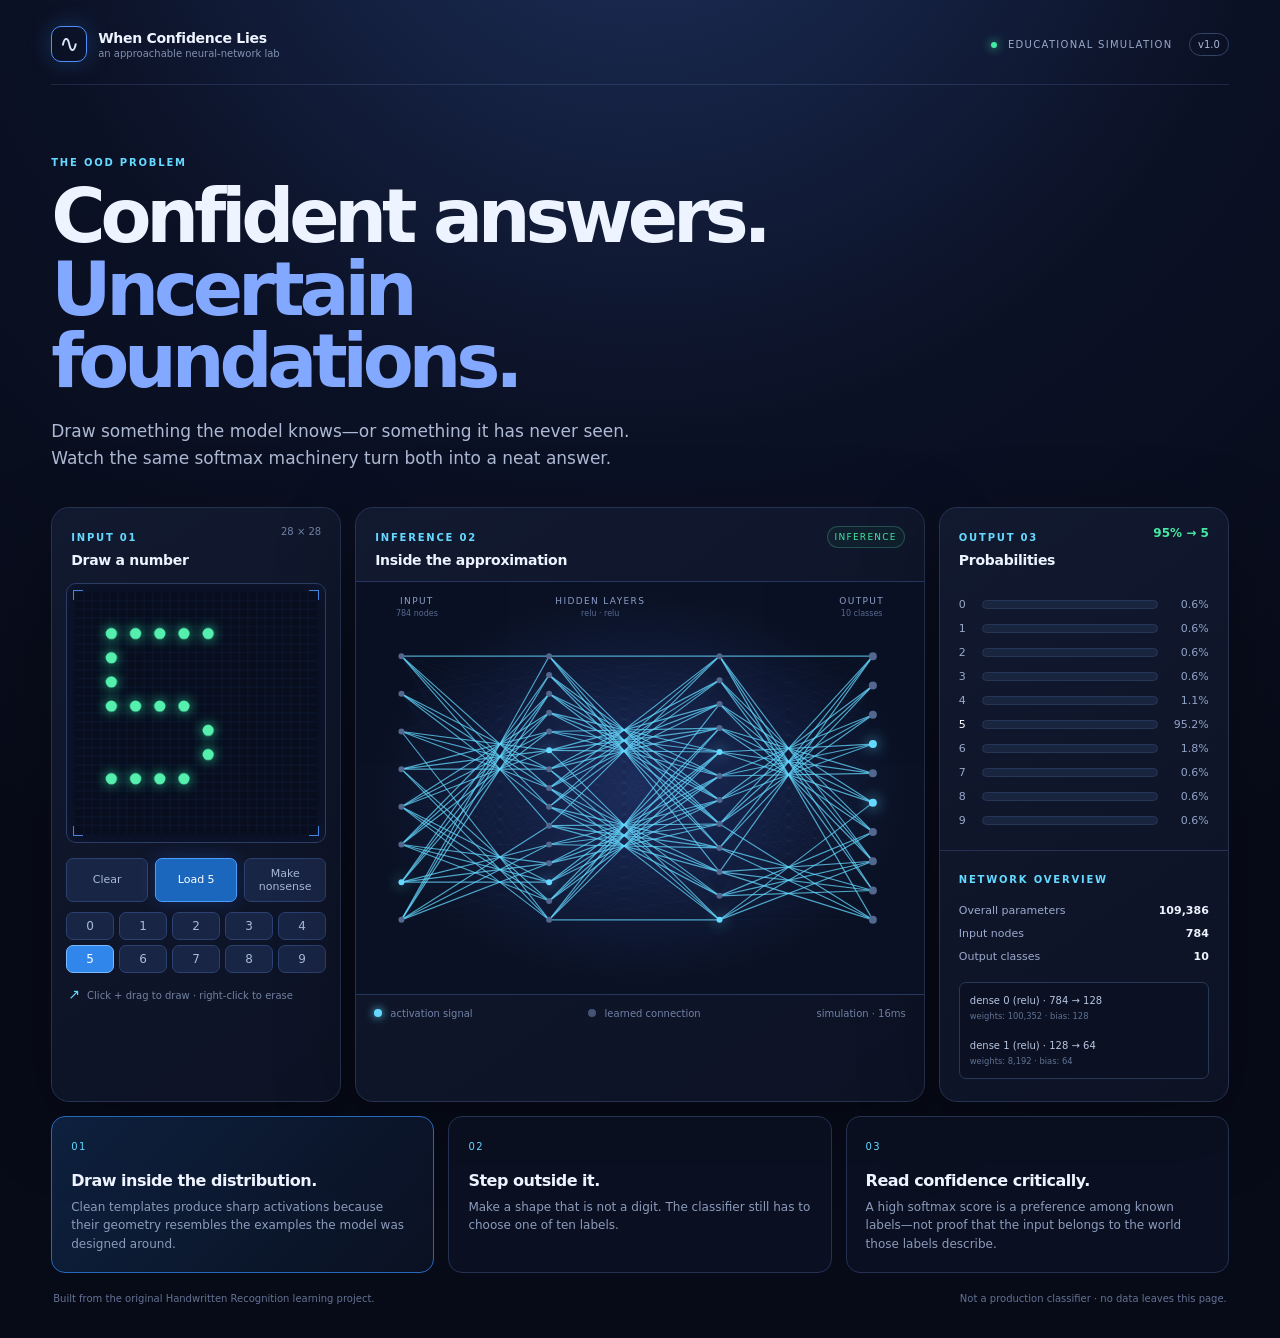
==== index.html @ de2e879a "Build interactive neural network confidence lab" ====
<!doctype html>
<html lang="en">
<head>
  <meta charset="utf-8">
  <meta name="viewport" content="width=device-width, initial-scale=1">
  <meta name="description" content="An interactive neural-network lab about confidence, approximation, and out-of-distribution inputs.">
  <title>When Confidence Lies · A Neural Network Lab</title>
  <link rel="stylesheet" href="styles.css">
</head>
<body>
  <main class="lab-shell">
    <header class="topbar">
      <a class="brand" href="./" aria-label="When Confidence Lies home">
        <span class="brand-mark">∿</span>
        <span><strong>When Confidence Lies</strong><small>an approachable neural-network lab</small></span>
      </a>
      <div class="topbar-meta"><span class="live-dot"></span> EDUCATIONAL SIMULATION <span class="version">v1.0</span></div>
    </header>

    <section class="hero-copy">
      <p class="eyebrow">THE OOD PROBLEM</p>
      <h1>Confident answers.<br><em>Uncertain foundations.</em></h1>
      <p class="hero-lede">Draw something the model knows—or something it has never seen. Watch the same softmax machinery turn both into a neat answer.</p>
    </section>

    <section class="workspace" aria-label="Interactive neural network laboratory">
      <aside class="panel draw-panel">
        <div class="panel-heading"><div><span class="panel-kicker">INPUT 01</span><h2>Draw a number</h2></div><span class="panel-status">28 × 28</span></div>
        <div class="draw-wrap"><canvas id="draw-canvas" width="280" height="280" aria-label="Drawing canvas. Draw a digit or shape here."></canvas><span class="draw-corner tl"></span><span class="draw-corner tr"></span><span class="draw-corner bl"></span><span class="draw-corner br"></span></div>
        <div class="draw-tools"><button id="clear-btn" class="tool-button" type="button">Clear</button><button id="demo-btn" class="tool-button primary" type="button">Load 5</button><button id="noise-btn" class="tool-button" type="button">Make nonsense</button></div>
        <div class="digit-strip" aria-label="Load a digit template">
          <button type="button" data-digit="0">0</button><button type="button" data-digit="1">1</button><button type="button" data-digit="2">2</button><button type="button" data-digit="3">3</button><button type="button" data-digit="4">4</button><button type="button" data-digit="5" class="selected">5</button><button type="button" data-digit="6">6</button><button type="button" data-digit="7">7</button><button type="button" data-digit="8">8</button><button type="button" data-digit="9">9</button>
        </div>
        <p class="hint"><span>↗</span> Click + drag to draw · right-click to erase</p>
      </aside>

      <section class="panel network-panel">
        <div class="panel-heading"><div><span class="panel-kicker">INFERENCE 02</span><h2>Inside the approximation</h2></div><span id="network-state" class="state-pill">READY</span></div>
        <div class="network-wrap"><canvas id="network-canvas" width="720" height="380" aria-label="Animated neural network diagram showing an input layer, hidden layers, and output layer."></canvas><div class="layer-label input-label">INPUT<br><small>784 nodes</small></div><div class="layer-label hidden-label">HIDDEN LAYERS<br><small>relu · relu</small></div><div class="layer-label output-label">OUTPUT<br><small>10 classes</small></div></div>
        <div class="network-footer"><span><i class="legend-swatch signal"></i> activation signal</span><span><i class="legend-swatch quiet"></i> learned connection</span><span id="latency">simulation · 16ms</span></div>
      </section>

      <aside class="panel probability-panel">
        <div class="panel-heading"><div><span class="panel-kicker">OUTPUT 03</span><h2>Probabilities</h2></div><span id="confidence-label" class="confidence-label">—</span></div>
        <div id="probabilities" class="probabilities" role="list" aria-label="Digit probabilities"></div>
        <div class="network-overview"><span class="panel-kicker">NETWORK OVERVIEW</span><dl><div><dt>Overall parameters</dt><dd>109,386</dd></div><div><dt>Input nodes</dt><dd>784</dd></div><div><dt>Output classes</dt><dd>10</dd></div></dl><div class="architecture">dense 0 (relu) · 784 → 128<br><small>weights: 100,352 · bias: 128</small><br><br>dense 1 (relu) · 128 → 64<br><small>weights: 8,192 · bias: 64</small></div></div>
      </aside>
    </section>

    <section class="lesson-grid" aria-label="Lesson summary">
      <article class="lesson-card accent-card"><span class="lesson-number">01</span><h3>Draw inside the distribution.</h3><p>Clean templates produce sharp activations because their geometry resembles the examples the model was designed around.</p></article>
      <article class="lesson-card"><span class="lesson-number">02</span><h3>Step outside it.</h3><p>Make a shape that is not a digit. The classifier still has to choose one of ten labels.</p></article>
      <article class="lesson-card"><span class="lesson-number">03</span><h3>Read confidence critically.</h3><p>A high softmax score is a preference among known labels—not proof that the input belongs to the world those labels describe.</p></article>
    </section>

    <footer class="footer-note"><span>Built from the original Handwritten Recognition learning project.</span><span>Not a production classifier · no data leaves this page.</span></footer>
  </main>
  <script src="app.js"></script>
</body>
</html>
---- styles.css ----
:root{--bg:#070b18;--panel:#10172b;--panel-2:#0c1223;--line:#263251;--muted:#8290b0;--text:#eef4ff;--cyan:#65d9ff;--blue:#4e91ff;--green:#45e9a3;--pink:#f378bd;--shadow:0 22px 80px rgba(0,0,0,.3)}
*{box-sizing:border-box}html{background:var(--bg);color:var(--text);font-family:Inter,ui-sans-serif,system-ui,-apple-system,BlinkMacSystemFont,"Segoe UI",sans-serif}body{margin:0;min-width:320px;background:radial-gradient(circle at 50% -15%,#1e315e 0,#0b1125 38%,var(--bg) 72%);min-height:100vh}.lab-shell{max-width:1540px;margin:auto;padding:26px clamp(18px,4vw,62px) 34px}.topbar{display:flex;align-items:center;justify-content:space-between;border-bottom:1px solid rgba(121,150,214,.18);padding-bottom:22px}.brand{display:flex;gap:11px;align-items:center;color:var(--text);text-decoration:none}.brand-mark{display:grid;place-items:center;width:36px;height:36px;border:1px solid #4d8fff;border-radius:10px;color:#d8e9ff;font-size:24px;box-shadow:0 0 22px #2865aa66}.brand strong{display:block;letter-spacing:-.02em;font-size:14px}.brand small{display:block;color:var(--muted);font-size:10px;margin-top:2px}.topbar-meta{font-size:10px;letter-spacing:.13em;color:#9aa8c9}.live-dot{display:inline-block;width:6px;height:6px;border-radius:50%;background:var(--green);box-shadow:0 0 10px var(--green);margin-right:7px}.version{border:1px solid #334467;border-radius:999px;padding:5px 8px;margin-left:12px;color:#a9b8da;letter-spacing:0}.hero-copy{padding:62px 0 36px;max-width:780px}.eyebrow,.panel-kicker{color:var(--cyan);letter-spacing:.18em;font-size:10px;font-weight:700}.hero-copy h1{font-size:clamp(38px,5.8vw,76px);line-height:.98;letter-spacing:-.07em;margin:13px 0 19px;font-weight:650}.hero-copy h1 em{font-style:normal;color:#83a8ff}.hero-lede{font-size:17px;line-height:1.55;color:#aebad5;max-width:620px;margin:0}.workspace{display:grid;grid-template-columns:290px minmax(440px,1fr) 290px;gap:14px;align-items:stretch}.panel{background:linear-gradient(145deg,#121a31ee,#0d1325f2);border:1px solid var(--line);border-radius:18px;box-shadow:var(--shadow);overflow:hidden}.panel-heading{display:flex;justify-content:space-between;align-items:flex-start;padding:18px 19px 13px}.panel-heading h2{font-size:14px;margin:7px 0 0;letter-spacing:-.02em}.panel-status{font-size:10px;color:#7382a5}.state-pill{font-size:9px;letter-spacing:.14em;color:var(--green);border:1px solid #3b8d7470;background:#1b5d4424;padding:5px 7px;border-radius:999px}.draw-panel{padding-bottom:16px}.draw-wrap{position:relative;margin:2px 14px;background:#080e1e;border:1px solid #2b3c65;border-radius:10px;padding:8px;box-shadow:inset 0 0 28px #17264c88}.draw-wrap canvas{display:block;width:100%;height:auto;aspect-ratio:1;background:radial-gradient(circle,#101f3d,#080d1b 72%);cursor:crosshair;border-radius:5px}.draw-corner{position:absolute;width:10px;height:10px;border-color:#4d99ff;border-style:solid;opacity:.85}.tl{left:6px;top:6px;border-width:1px 0 0 1px}.tr{right:6px;top:6px;border-width:1px 1px 0 0}.bl{left:6px;bottom:6px;border-width:0 0 1px 1px}.br{right:6px;bottom:6px;border-width:0 1px 1px 0}.draw-tools{display:flex;gap:7px;padding:13px 14px 10px}.tool-button,.digit-strip button{font:inherit;color:#a9b9d9;background:#192545;border:1px solid #2c4170;border-radius:7px;cursor:pointer}.tool-button{font-size:11px;padding:8px 10px;flex:1}.tool-button:hover,.digit-strip button:hover{border-color:#68a7ff;color:white}.tool-button.primary{background:#1b67bd;color:white;border-color:#4f9cff;box-shadow:0 0 18px #286be544}.digit-strip{display:grid;grid-template-columns:repeat(5,1fr);gap:5px;padding:0 14px 13px}.digit-strip button{font-size:12px;padding:6px 0}.digit-strip button.selected{background:#3186eb;color:#fff;border-color:#79bbff}.hint{color:#7281a1;font-size:10px;padding:0 16px;margin:0}.hint span{color:var(--cyan);font-size:14px;margin-right:4px}.network-panel{min-width:0}.network-wrap{height:414px;position:relative;background:radial-gradient(ellipse at 50% 50%,#1b2b5b 0,#0a1124 67%);border-top:1px solid #26385f;border-bottom:1px solid #26385f}.network-wrap:after{content:"";position:absolute;inset:0;background:linear-gradient(90deg,transparent 49.8%,#6ab6ff12 50%,transparent 50.2%),linear-gradient(0deg,transparent 49.8%,#6ab6ff0a 50%,transparent 50.2%);background-size:60px 60px;pointer-events:none;opacity:.35}.network-wrap canvas{width:100%;height:100%;display:block}.layer-label{position:absolute;top:13px;text-align:center;font-size:9px;letter-spacing:.15em;color:#8c9fc6;line-height:1.35;pointer-events:none}.layer-label small{font-size:8px;letter-spacing:0;color:#58698f}.input-label{left:7%}.hidden-label{left:43%;transform:translateX(-50%)}.output-label{right:7%}.network-footer{display:flex;justify-content:space-between;gap:8px;padding:13px 18px;color:#7182a7;font-size:10px}.network-footer span{white-space:nowrap}.legend-swatch{width:8px;height:8px;border-radius:50%;display:inline-block;margin-right:5px}.legend-swatch.signal{background:var(--cyan);box-shadow:0 0 8px var(--cyan)}.legend-swatch.quiet{background:#445475}.probabilities{padding:6px 19px 12px}.prob-row{display:grid;grid-template-columns:14px 1fr 42px;gap:9px;align-items:center;margin:11px 0;color:#9aa8c8;font-size:11px}.prob-track{height:9px;background:#19243e;border:1px solid #263657;border-radius:999px;overflow:hidden}.prob-fill{height:100%;border-radius:inherit;background:linear-gradient(90deg,#287de6,#56e2bd);transition:width .45s ease}.prob-row.top{color:white}.prob-row.top .prob-fill{background:linear-gradient(90deg,#277fff,#45e9a3);box-shadow:0 0 13px #45e9a355}.prob-value{text-align:right;font-variant-numeric:tabular-nums;color:#92a3c7}.confidence-label{font-weight:700;font-size:12px;color:var(--green)}.network-overview{border-top:1px solid #263251;padding:17px 19px 22px}.network-overview dl{margin:12px 0 14px}.network-overview dl div{display:flex;justify-content:space-between;padding:5px 0;color:#9caacf;font-size:11px}.network-overview dd{margin:0;color:#eef4ff;font-weight:600}.architecture{border:1px solid #273758;background:#0b1122;padding:10px;border-radius:7px;color:#b7c5e2;font-size:10px;line-height:1.5}.architecture small{color:#607293}.lesson-grid{display:grid;grid-template-columns:repeat(3,1fr);gap:14px;margin-top:14px}.lesson-card{border:1px solid #243252;border-radius:14px;background:#0c1326aa;padding:18px 19px;min-height:147px}.lesson-card.accent-card{border-color:#2868b9;background:linear-gradient(135deg,#112c52aa,#0c1326aa)}.lesson-number{color:#62d7ff;font-size:10px;letter-spacing:.14em}.lesson-card h3{margin:17px 0 8px;font-size:16px;letter-spacing:-.03em}.lesson-card p{margin:0;color:#8c9bbb;font-size:12px;line-height:1.55}.footer-note{display:flex;justify-content:space-between;gap:20px;color:#647293;font-size:10px;padding:20px 2px 0}.footer-note span:last-child{text-align:right}@media(max-width:1100px){.workspace{grid-template-columns:270px minmax(380px,1fr)}.probability-panel{grid-column:1/-1;display:grid;grid-template-columns:1fr 1fr}.probability-panel .panel-heading{grid-column:1/-1}.network-overview{border-top:0;border-left:1px solid #263251}.probabilities{padding-bottom:18px}}@media(max-width:720px){.lab-shell{padding:17px 12px 24px}.topbar-meta{font-size:0}.topbar-meta .live-dot{font-size:initial;margin-right:0}.version{font-size:9px;letter-spacing:0}.hero-copy{padding:44px 3px 28px}.hero-lede{font-size:14px}.workspace{display:block}.panel{margin-bottom:12px}.network-wrap{height:330px}.network-footer{overflow:hidden}.network-footer span{font-size:9px}.probability-panel{display:block}.network-overview{border-left:0;border-top:1px solid #263251}.lesson-grid{grid-template-columns:1fr}.lesson-card{min-height:0}.footer-note{display:block;line-height:1.8}.footer-note span:last-child{text-align:left;display:block}}
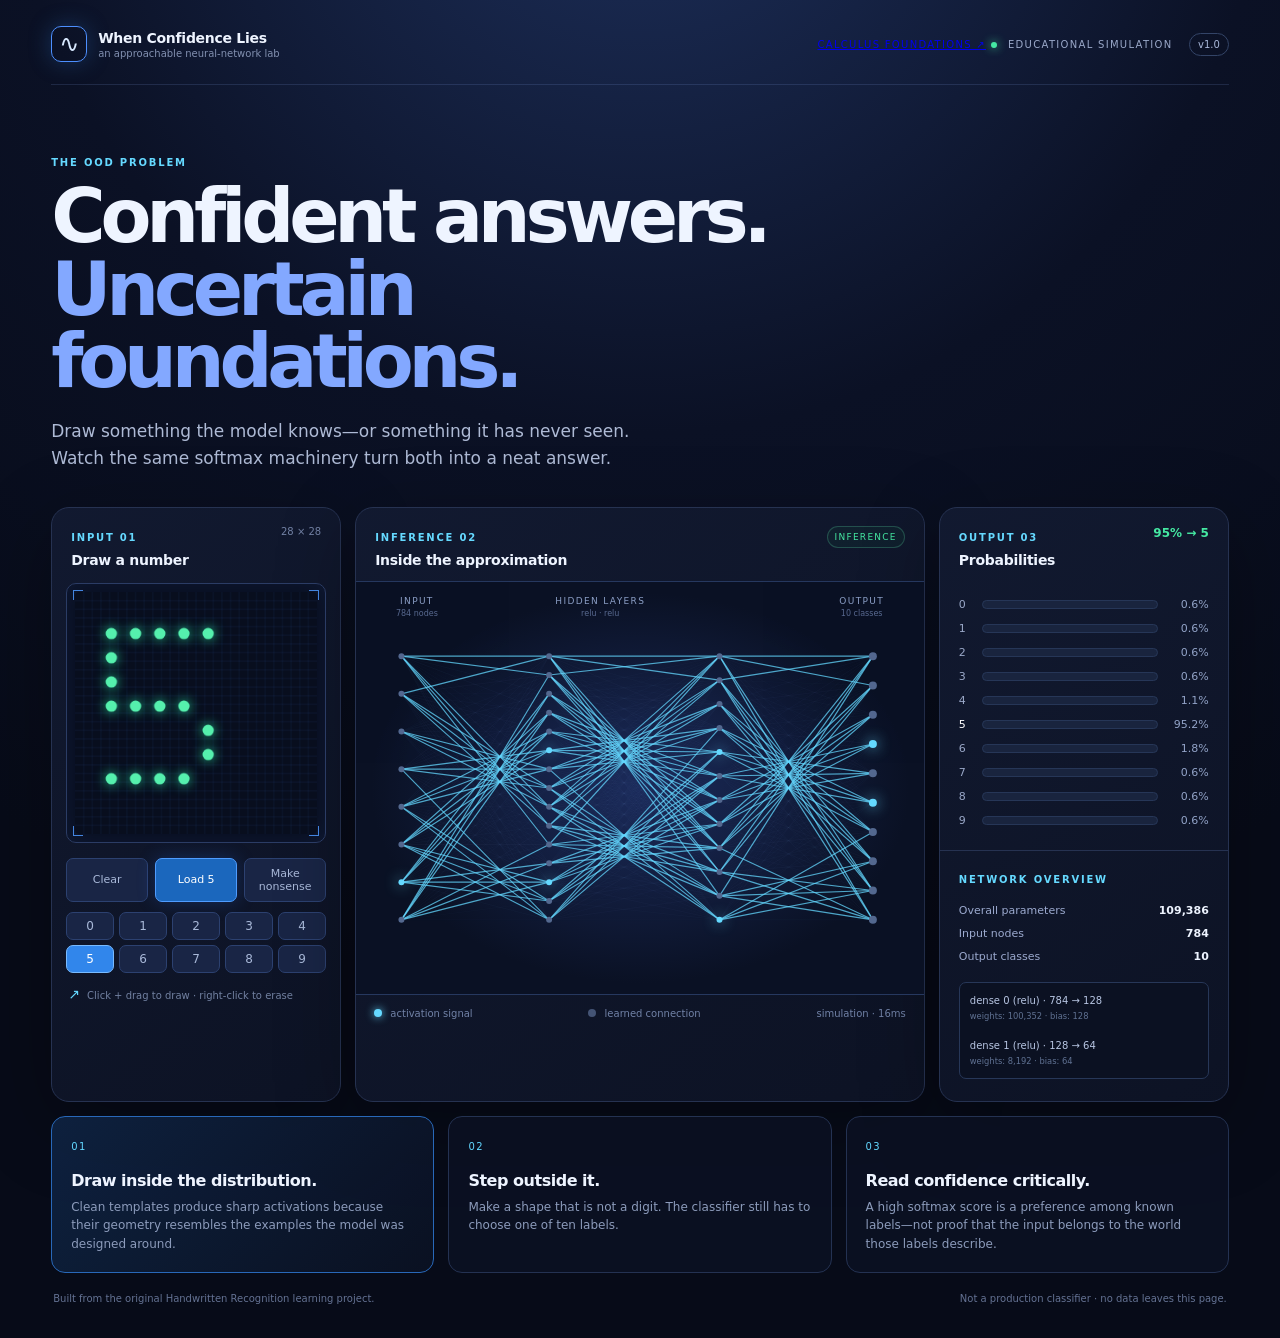
==== commit d5c56608: "Add interactive calculus foundations page" ====
--- a/index.html
+++ b/index.html
@@ -14,7 +14,7 @@
         <span class="brand-mark">∿</span>
         <span><strong>When Confidence Lies</strong><small>an approachable neural-network lab</small></span>
       </a>
-      <div class="topbar-meta"><span class="live-dot"></span> EDUCATIONAL SIMULATION <span class="version">v1.0</span></div>
+      <div class="topbar-meta"><a href="derivatives.html">CALCULUS FOUNDATIONS ↗</a> <span class="live-dot"></span> EDUCATIONAL SIMULATION <span class="version">v1.0</span></div>
     </header>
 
     <section class="hero-copy">
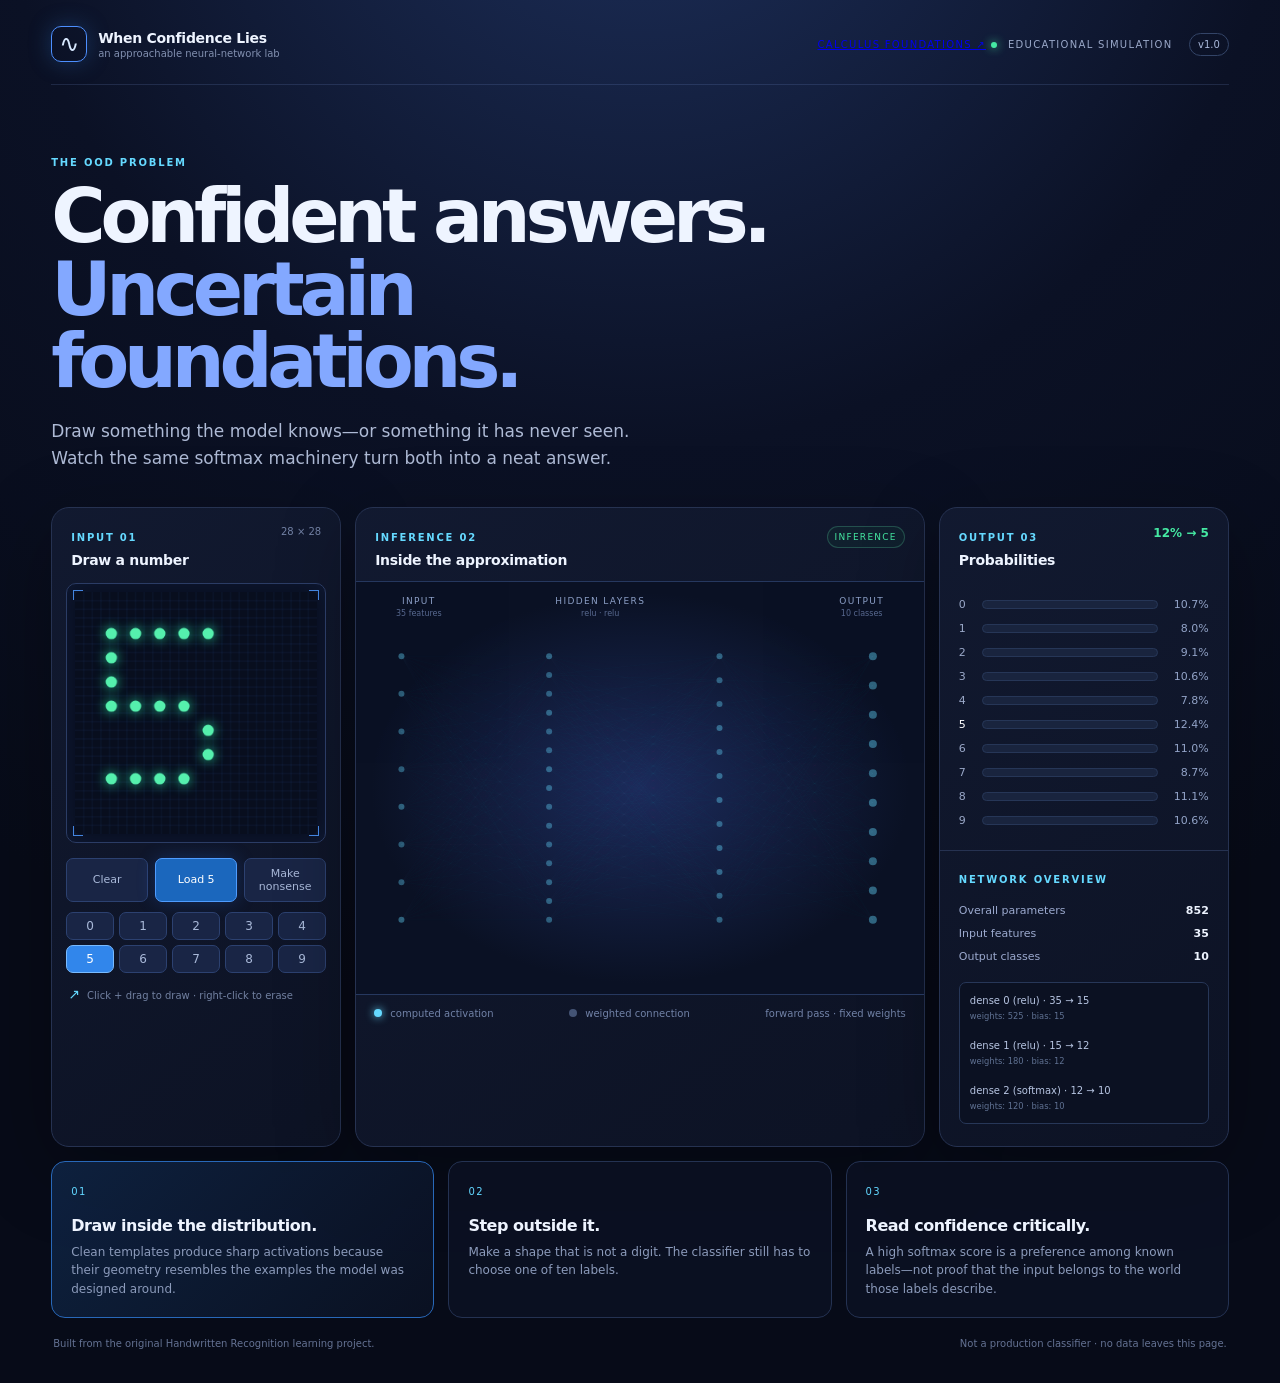
==== commit a66bf513: "make neural network visualization computational" ====
--- a/index.html
+++ b/index.html
@@ -36,14 +36,14 @@
 
       <section class="panel network-panel">
         <div class="panel-heading"><div><span class="panel-kicker">INFERENCE 02</span><h2>Inside the approximation</h2></div><span id="network-state" class="state-pill">READY</span></div>
-        <div class="network-wrap"><canvas id="network-canvas" width="720" height="380" aria-label="Animated neural network diagram showing an input layer, hidden layers, and output layer."></canvas><div class="layer-label input-label">INPUT<br><small>784 nodes</small></div><div class="layer-label hidden-label">HIDDEN LAYERS<br><small>relu · relu</small></div><div class="layer-label output-label">OUTPUT<br><small>10 classes</small></div></div>
-        <div class="network-footer"><span><i class="legend-swatch signal"></i> activation signal</span><span><i class="legend-swatch quiet"></i> learned connection</span><span id="latency">simulation · 16ms</span></div>
+        <div class="network-wrap"><canvas id="network-canvas" width="720" height="380" aria-label="Computed neural network diagram showing input features, hidden layers, and output activations."></canvas><div class="layer-label input-label">INPUT<br><small>35 features</small></div><div class="layer-label hidden-label">HIDDEN LAYERS<br><small>relu · relu</small></div><div class="layer-label output-label">OUTPUT<br><small>10 classes</small></div></div>
+        <div class="network-footer"><span><i class="legend-swatch signal"></i> computed activation</span><span><i class="legend-swatch quiet"></i> weighted connection</span><span id="latency">forward pass · fixed weights</span></div>
       </section>
 
       <aside class="panel probability-panel">
         <div class="panel-heading"><div><span class="panel-kicker">OUTPUT 03</span><h2>Probabilities</h2></div><span id="confidence-label" class="confidence-label">—</span></div>
         <div id="probabilities" class="probabilities" role="list" aria-label="Digit probabilities"></div>
-        <div class="network-overview"><span class="panel-kicker">NETWORK OVERVIEW</span><dl><div><dt>Overall parameters</dt><dd>109,386</dd></div><div><dt>Input nodes</dt><dd>784</dd></div><div><dt>Output classes</dt><dd>10</dd></div></dl><div class="architecture">dense 0 (relu) · 784 → 128<br><small>weights: 100,352 · bias: 128</small><br><br>dense 1 (relu) · 128 → 64<br><small>weights: 8,192 · bias: 64</small></div></div>
+        <div class="network-overview"><span class="panel-kicker">NETWORK OVERVIEW</span><dl><div><dt>Overall parameters</dt><dd>852</dd></div><div><dt>Input features</dt><dd>35</dd></div><div><dt>Output classes</dt><dd>10</dd></div></dl><div class="architecture">dense 0 (relu) · 35 → 15<br><small>weights: 525 · bias: 15</small><br><br>dense 1 (relu) · 15 → 12<br><small>weights: 180 · bias: 12</small><br><br>dense 2 (softmax) · 12 → 10<br><small>weights: 120 · bias: 10</small></div></div>
       </aside>
     </section>
 
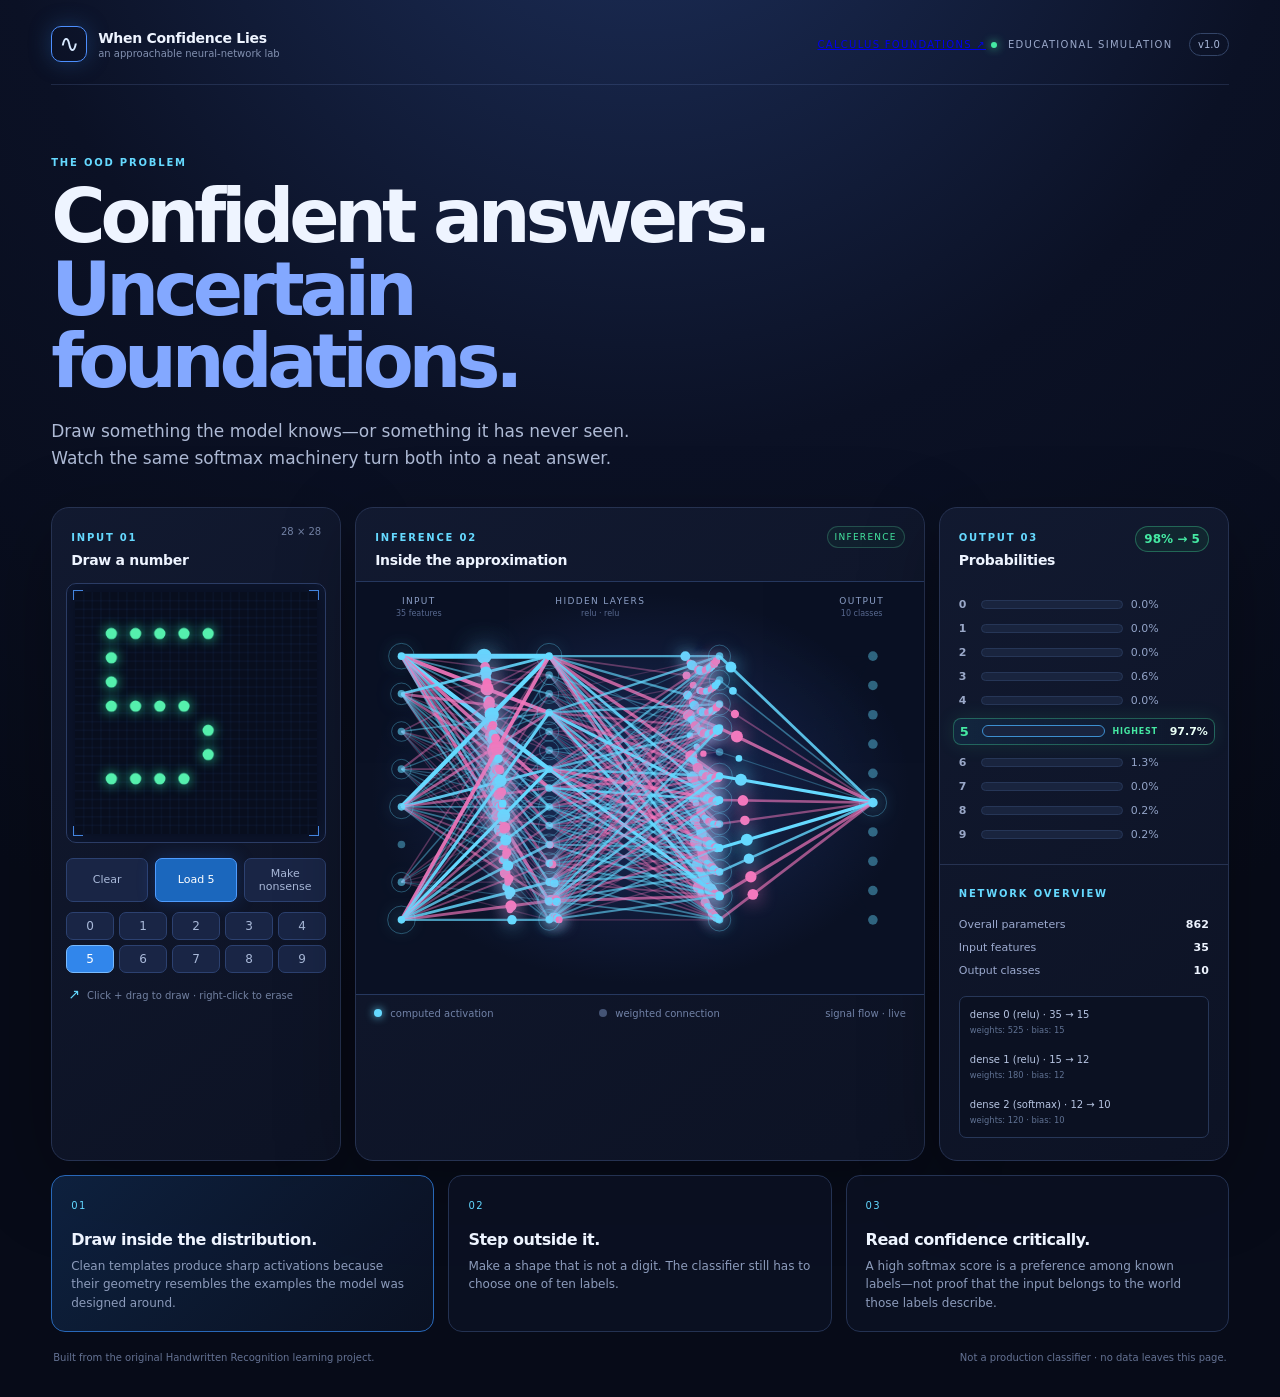
==== commit b029a049: "clarify network flow and winning probability" ====
--- a/index.html
+++ b/index.html
@@ -37,13 +37,13 @@
       <section class="panel network-panel">
         <div class="panel-heading"><div><span class="panel-kicker">INFERENCE 02</span><h2>Inside the approximation</h2></div><span id="network-state" class="state-pill">READY</span></div>
         <div class="network-wrap"><canvas id="network-canvas" width="720" height="380" aria-label="Computed neural network diagram showing input features, hidden layers, and output activations."></canvas><div class="layer-label input-label">INPUT<br><small>35 features</small></div><div class="layer-label hidden-label">HIDDEN LAYERS<br><small>relu · relu</small></div><div class="layer-label output-label">OUTPUT<br><small>10 classes</small></div></div>
-        <div class="network-footer"><span><i class="legend-swatch signal"></i> computed activation</span><span><i class="legend-swatch quiet"></i> weighted connection</span><span id="latency">forward pass · fixed weights</span></div>
+        <div class="network-footer"><span><i class="legend-swatch signal"></i> computed activation</span><span><i class="legend-swatch quiet"></i> weighted connection</span><span id="latency">signal flow · live</span></div>
       </section>
 
       <aside class="panel probability-panel">
         <div class="panel-heading"><div><span class="panel-kicker">OUTPUT 03</span><h2>Probabilities</h2></div><span id="confidence-label" class="confidence-label">—</span></div>
         <div id="probabilities" class="probabilities" role="list" aria-label="Digit probabilities"></div>
-        <div class="network-overview"><span class="panel-kicker">NETWORK OVERVIEW</span><dl><div><dt>Overall parameters</dt><dd>852</dd></div><div><dt>Input features</dt><dd>35</dd></div><div><dt>Output classes</dt><dd>10</dd></div></dl><div class="architecture">dense 0 (relu) · 35 → 15<br><small>weights: 525 · bias: 15</small><br><br>dense 1 (relu) · 15 → 12<br><small>weights: 180 · bias: 12</small><br><br>dense 2 (softmax) · 12 → 10<br><small>weights: 120 · bias: 10</small></div></div>
+        <div class="network-overview"><span class="panel-kicker">NETWORK OVERVIEW</span><dl><div><dt>Overall parameters</dt><dd>862</dd></div><div><dt>Input features</dt><dd>35</dd></div><div><dt>Output classes</dt><dd>10</dd></div></dl><div class="architecture">dense 0 (relu) · 35 → 15<br><small>weights: 525 · bias: 15</small><br><br>dense 1 (relu) · 15 → 12<br><small>weights: 180 · bias: 12</small><br><br>dense 2 (softmax) · 12 → 10<br><small>weights: 120 · bias: 10</small></div></div>
       </aside>
     </section>
 
--- a/styles.css
+++ b/styles.css
@@ -1,2 +1,3 @@
 :root{--bg:#070b18;--panel:#10172b;--panel-2:#0c1223;--line:#263251;--muted:#8290b0;--text:#eef4ff;--cyan:#65d9ff;--blue:#4e91ff;--green:#45e9a3;--pink:#f378bd;--shadow:0 22px 80px rgba(0,0,0,.3)}
 *{box-sizing:border-box}html{background:var(--bg);color:var(--text);font-family:Inter,ui-sans-serif,system-ui,-apple-system,BlinkMacSystemFont,"Segoe UI",sans-serif}body{margin:0;min-width:320px;background:radial-gradient(circle at 50% -15%,#1e315e 0,#0b1125 38%,var(--bg) 72%);min-height:100vh}.lab-shell{max-width:1540px;margin:auto;padding:26px clamp(18px,4vw,62px) 34px}.topbar{display:flex;align-items:center;justify-content:space-between;border-bottom:1px solid rgba(121,150,214,.18);padding-bottom:22px}.brand{display:flex;gap:11px;align-items:center;color:var(--text);text-decoration:none}.brand-mark{display:grid;place-items:center;width:36px;height:36px;border:1px solid #4d8fff;border-radius:10px;color:#d8e9ff;font-size:24px;box-shadow:0 0 22px #2865aa66}.brand strong{display:block;letter-spacing:-.02em;font-size:14px}.brand small{display:block;color:var(--muted);font-size:10px;margin-top:2px}.topbar-meta{font-size:10px;letter-spacing:.13em;color:#9aa8c9}.live-dot{display:inline-block;width:6px;height:6px;border-radius:50%;background:var(--green);box-shadow:0 0 10px var(--green);margin-right:7px}.version{border:1px solid #334467;border-radius:999px;padding:5px 8px;margin-left:12px;color:#a9b8da;letter-spacing:0}.hero-copy{padding:62px 0 36px;max-width:780px}.eyebrow,.panel-kicker{color:var(--cyan);letter-spacing:.18em;font-size:10px;font-weight:700}.hero-copy h1{font-size:clamp(38px,5.8vw,76px);line-height:.98;letter-spacing:-.07em;margin:13px 0 19px;font-weight:650}.hero-copy h1 em{font-style:normal;color:#83a8ff}.hero-lede{font-size:17px;line-height:1.55;color:#aebad5;max-width:620px;margin:0}.workspace{display:grid;grid-template-columns:290px minmax(440px,1fr) 290px;gap:14px;align-items:stretch}.panel{background:linear-gradient(145deg,#121a31ee,#0d1325f2);border:1px solid var(--line);border-radius:18px;box-shadow:var(--shadow);overflow:hidden}.panel-heading{display:flex;justify-content:space-between;align-items:flex-start;padding:18px 19px 13px}.panel-heading h2{font-size:14px;margin:7px 0 0;letter-spacing:-.02em}.panel-status{font-size:10px;color:#7382a5}.state-pill{font-size:9px;letter-spacing:.14em;color:var(--green);border:1px solid #3b8d7470;background:#1b5d4424;padding:5px 7px;border-radius:999px}.draw-panel{padding-bottom:16px}.draw-wrap{position:relative;margin:2px 14px;background:#080e1e;border:1px solid #2b3c65;border-radius:10px;padding:8px;box-shadow:inset 0 0 28px #17264c88}.draw-wrap canvas{display:block;width:100%;height:auto;aspect-ratio:1;background:radial-gradient(circle,#101f3d,#080d1b 72%);cursor:crosshair;border-radius:5px}.draw-corner{position:absolute;width:10px;height:10px;border-color:#4d99ff;border-style:solid;opacity:.85}.tl{left:6px;top:6px;border-width:1px 0 0 1px}.tr{right:6px;top:6px;border-width:1px 1px 0 0}.bl{left:6px;bottom:6px;border-width:0 0 1px 1px}.br{right:6px;bottom:6px;border-width:0 1px 1px 0}.draw-tools{display:flex;gap:7px;padding:13px 14px 10px}.tool-button,.digit-strip button{font:inherit;color:#a9b9d9;background:#192545;border:1px solid #2c4170;border-radius:7px;cursor:pointer}.tool-button{font-size:11px;padding:8px 10px;flex:1}.tool-button:hover,.digit-strip button:hover{border-color:#68a7ff;color:white}.tool-button.primary{background:#1b67bd;color:white;border-color:#4f9cff;box-shadow:0 0 18px #286be544}.digit-strip{display:grid;grid-template-columns:repeat(5,1fr);gap:5px;padding:0 14px 13px}.digit-strip button{font-size:12px;padding:6px 0}.digit-strip button.selected{background:#3186eb;color:#fff;border-color:#79bbff}.hint{color:#7281a1;font-size:10px;padding:0 16px;margin:0}.hint span{color:var(--cyan);font-size:14px;margin-right:4px}.network-panel{min-width:0}.network-wrap{height:414px;position:relative;background:radial-gradient(ellipse at 50% 50%,#1b2b5b 0,#0a1124 67%);border-top:1px solid #26385f;border-bottom:1px solid #26385f}.network-wrap:after{content:"";position:absolute;inset:0;background:linear-gradient(90deg,transparent 49.8%,#6ab6ff12 50%,transparent 50.2%),linear-gradient(0deg,transparent 49.8%,#6ab6ff0a 50%,transparent 50.2%);background-size:60px 60px;pointer-events:none;opacity:.35}.network-wrap canvas{width:100%;height:100%;display:block}.layer-label{position:absolute;top:13px;text-align:center;font-size:9px;letter-spacing:.15em;color:#8c9fc6;line-height:1.35;pointer-events:none}.layer-label small{font-size:8px;letter-spacing:0;color:#58698f}.input-label{left:7%}.hidden-label{left:43%;transform:translateX(-50%)}.output-label{right:7%}.network-footer{display:flex;justify-content:space-between;gap:8px;padding:13px 18px;color:#7182a7;font-size:10px}.network-footer span{white-space:nowrap}.legend-swatch{width:8px;height:8px;border-radius:50%;display:inline-block;margin-right:5px}.legend-swatch.signal{background:var(--cyan);box-shadow:0 0 8px var(--cyan)}.legend-swatch.quiet{background:#445475}.probabilities{padding:6px 19px 12px}.prob-row{display:grid;grid-template-columns:14px 1fr 42px;gap:9px;align-items:center;margin:11px 0;color:#9aa8c8;font-size:11px}.prob-track{height:9px;background:#19243e;border:1px solid #263657;border-radius:999px;overflow:hidden}.prob-fill{height:100%;border-radius:inherit;background:linear-gradient(90deg,#287de6,#56e2bd);transition:width .45s ease}.prob-row.top{color:white}.prob-row.top .prob-fill{background:linear-gradient(90deg,#277fff,#45e9a3);box-shadow:0 0 13px #45e9a355}.prob-value{text-align:right;font-variant-numeric:tabular-nums;color:#92a3c7}.confidence-label{font-weight:700;font-size:12px;color:var(--green)}.network-overview{border-top:1px solid #263251;padding:17px 19px 22px}.network-overview dl{margin:12px 0 14px}.network-overview dl div{display:flex;justify-content:space-between;padding:5px 0;color:#9caacf;font-size:11px}.network-overview dd{margin:0;color:#eef4ff;font-weight:600}.architecture{border:1px solid #273758;background:#0b1122;padding:10px;border-radius:7px;color:#b7c5e2;font-size:10px;line-height:1.5}.architecture small{color:#607293}.lesson-grid{display:grid;grid-template-columns:repeat(3,1fr);gap:14px;margin-top:14px}.lesson-card{border:1px solid #243252;border-radius:14px;background:#0c1326aa;padding:18px 19px;min-height:147px}.lesson-card.accent-card{border-color:#2868b9;background:linear-gradient(135deg,#112c52aa,#0c1326aa)}.lesson-number{color:#62d7ff;font-size:10px;letter-spacing:.14em}.lesson-card h3{margin:17px 0 8px;font-size:16px;letter-spacing:-.03em}.lesson-card p{margin:0;color:#8c9bbb;font-size:12px;line-height:1.55}.footer-note{display:flex;justify-content:space-between;gap:20px;color:#647293;font-size:10px;padding:20px 2px 0}.footer-note span:last-child{text-align:right}@media(max-width:1100px){.workspace{grid-template-columns:270px minmax(380px,1fr)}.probability-panel{grid-column:1/-1;display:grid;grid-template-columns:1fr 1fr}.probability-panel .panel-heading{grid-column:1/-1}.network-overview{border-top:0;border-left:1px solid #263251}.probabilities{padding-bottom:18px}}@media(max-width:720px){.lab-shell{padding:17px 12px 24px}.topbar-meta{font-size:0}.topbar-meta .live-dot{font-size:initial;margin-right:0}.version{font-size:9px;letter-spacing:0}.hero-copy{padding:44px 3px 28px}.hero-lede{font-size:14px}.workspace{display:block}.panel{margin-bottom:12px}.network-wrap{height:330px}.network-footer{overflow:hidden}.network-footer span{font-size:9px}.probability-panel{display:block}.network-overview{border-left:0;border-top:1px solid #263251}.lesson-grid{grid-template-columns:1fr}.lesson-card{min-height:0}.footer-note{display:block;line-height:1.8}.footer-note span:last-child{text-align:left;display:block}}
+.prob-row{grid-template-columns:14px minmax(55px,1fr) auto 42px;gap:8px}.prob-row.top{color:#f4fbff;background:linear-gradient(90deg,#153b5966,transparent);border:1px solid #45e9a355;border-radius:8px;padding:5px 6px;margin:6px -6px;box-shadow:0 0 20px #45e9a31c}.prob-row.top .prob-fill{box-shadow:0 0 16px #45e9a3aa}.prob-row.top .prob-track{height:12px;border-color:#3d8fd0}.prob-digit{font-weight:600}.prob-row.top .prob-digit{color:#45e9a3;font-size:13px}.winner-marker{color:#45e9a3;text-transform:uppercase;font-size:8px;letter-spacing:.1em;font-weight:800;white-space:nowrap}.prob-row.top .prob-value{color:#eafff6;font-weight:800}.confidence-label{background:#153e3566;border:1px solid #45e9a355;border-radius:999px;padding:5px 8px}
